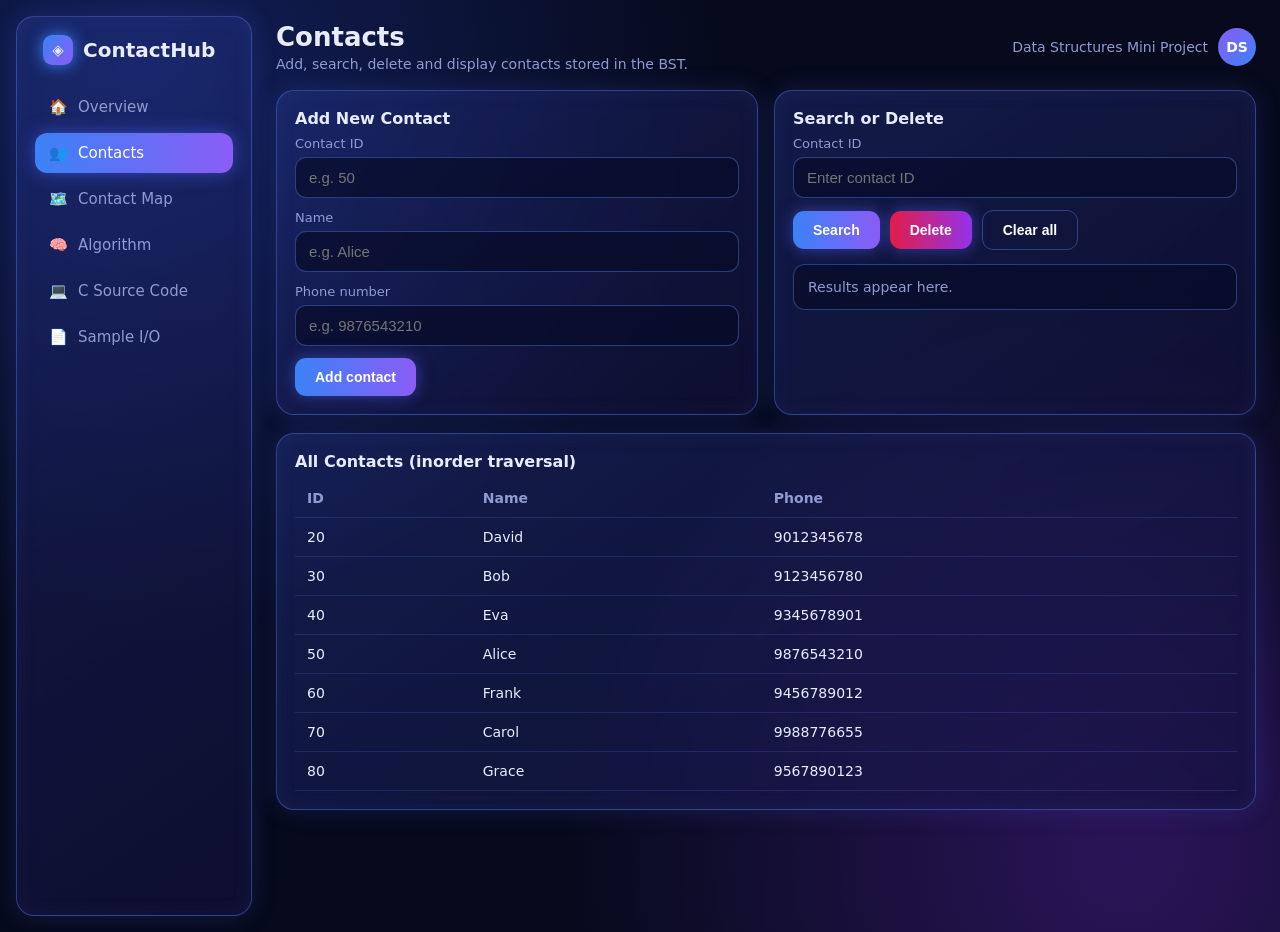
==== contacts.html @ 6e58803f "Create contacts.html" ====
<!DOCTYPE html>
<html lang="en"><head><meta charset="UTF-8"><meta name="viewport" content="width=device-width,initial-scale=1">
<title>Contacts | ContactHub</title><link rel="stylesheet" href="style.css"></head>
<body data-page="contacts" data-title="Contacts" data-sub="Add, search, delete and display contacts stored in the BST.">
<main class="content">

<section class="grid2 eq">
 <div class="panel"><h3>Add New Contact</h3>
  <label>Contact ID<input id="a-id" type="number" min="1" placeholder="e.g. 50"></label>
  <label>Name<input id="a-name" placeholder="e.g. Alice"></label>
  <label>Phone number<input id="a-phone" placeholder="e.g. 9876543210"></label>
  <button class="btn" id="btn-add">Add contact</button></div>
 <div class="panel"><h3>Search or Delete</h3>
  <label>Contact ID<input id="q-id" type="number" min="1" placeholder="Enter contact ID"></label>
  <div class="row"><button class="btn" id="btn-search">Search</button><button class="btn danger" id="btn-del">Delete</button><button class="btn ghost" id="btn-clear">Clear all</button></div>
  <div class="result" id="result">Results appear here.</div></div>
</section>
<section class="panel"><h3>All Contacts (inorder traversal)</h3>
 <div class="scroll"><table><thead><tr><th>ID</th><th>Name</th><th>Phone</th></tr></thead><tbody id="tbody"></tbody></table></div></section>
</main>
<script src="app.js"></script></body></html>
---- style.css ----
:root{--bg:#060a1c;--line:rgba(96,140,255,.38);--blue:#3b82f6;--violet:#8b5cf6;--txt:#e8ecff;--mut:#8f9bd1;--ok:#22d3a6;--bad:#ff5c7a}
*{box-sizing:border-box;margin:0;padding:0}
body{font-family:'Segoe UI',system-ui,sans-serif;color:var(--txt);min-height:100vh;display:flex;
background:radial-gradient(circle at 12% 8%,rgba(40,70,200,.35),transparent 40%),radial-gradient(circle at 88% 92%,rgba(110,40,200,.35),transparent 40%),var(--bg)}
.side{width:236px;flex:none;height:100vh;position:sticky;top:0;margin:16px 0 16px 16px;padding:20px 14px;display:flex;flex-direction:column;gap:22px}
.logo{display:flex;align-items:center;gap:10px;font-size:20px;font-weight:700;padding:0 8px}
.logo i{width:30px;height:30px;border-radius:9px;background:linear-gradient(135deg,var(--blue),var(--violet));box-shadow:0 0 16px var(--blue);display:grid;place-items:center;font-style:normal;font-size:15px}
.side nav{display:flex;flex-direction:column;gap:6px}
.side a{color:var(--mut);text-decoration:none;padding:11px 14px;border-radius:12px;font-size:15px;display:flex;gap:10px;transition:.2s}
.side a:hover{color:#fff;background:rgba(90,120,255,.12)}
.side a.on{color:#fff;background:linear-gradient(90deg,var(--blue),var(--violet));box-shadow:0 0 18px rgba(80,100,255,.55)}
.content{flex:1;min-width:0;padding:22px 24px 40px;display:flex;flex-direction:column;gap:18px}
.top{display:flex;justify-content:space-between;align-items:center;gap:12px}
.top h1{font-size:26px}.top p{color:var(--mut);font-size:14px;margin-top:4px}
.user{display:flex;align-items:center;gap:10px;font-size:14px;color:var(--mut)}
.user b{width:38px;height:38px;border-radius:50%;background:linear-gradient(135deg,var(--violet),var(--blue));display:grid;place-items:center;color:#fff}
.panel{background:linear-gradient(145deg,rgba(45,65,170,.32),rgba(20,18,62,.6));border:1px solid var(--line);border-radius:18px;padding:18px;backdrop-filter:blur(12px);
box-shadow:0 0 26px rgba(80,100,255,.18),inset 0 0 22px rgba(130,150,255,.06)}
.panel h3{font-size:16px;margin-bottom:8px}.mut{color:var(--mut);font-size:13px;margin-bottom:10px}
.stats{display:grid;grid-template-columns:repeat(4,1fr);gap:16px}
.stat span{color:var(--mut);font-size:13px}.stat b{display:block;font-size:34px;margin:6px 0 10px}
.stat i{display:block;height:4px;border-radius:4px;background:linear-gradient(90deg,var(--blue),var(--violet));box-shadow:0 0 10px var(--violet)}
.grid2{display:grid;grid-template-columns:2fr 1fr;gap:16px}.grid2.eq{grid-template-columns:1fr 1fr}.col{display:flex;flex-direction:column;gap:16px}
.map{border-radius:14px;border:1px solid var(--line);overflow:auto;min-height:300px;
background:linear-gradient(rgba(90,130,255,.09) 1px,transparent 1px) 0 0/34px 34px,linear-gradient(90deg,rgba(90,130,255,.09) 1px,transparent 1px) 0 0/34px 34px,radial-gradient(circle,#101a4a,#070b22)}
.map.big{min-height:460px;margin-top:10px}.map svg{display:block;width:100%;height:auto;min-height:280px}
.edge{stroke:rgba(90,140,255,.7);stroke-width:2;filter:drop-shadow(0 0 4px #3b82f6)}.edge.on{stroke:var(--violet);stroke-width:3.5;filter:drop-shadow(0 0 8px #a78bfa)}
.pin circle{fill:#14205e;stroke:var(--blue);stroke-width:2.5;filter:drop-shadow(0 0 7px #3b82f6);transition:.25s}
.pin text{fill:#fff;font-size:14px;font-weight:700;text-anchor:middle}.pin .nm{fill:var(--mut);font-size:11px;font-weight:400}
.pin.on circle{fill:var(--violet);stroke:#fff;filter:drop-shadow(0 0 12px #a78bfa)}
.ringwrap{display:grid;place-items:center}
.ring{--p:0;width:140px;height:140px;border-radius:50%;background:conic-gradient(var(--blue),var(--violet) calc(var(--p)*1%),#1a2255 0);display:grid;place-items:center;box-shadow:0 0 22px rgba(90,100,255,.4)}
.ring>div{width:108px;height:108px;border-radius:50%;background:#0b1130;display:grid;place-content:center;text-align:center}
.ring b{font-size:26px}.ring small{color:var(--mut);font-size:11px}
.feed{list-style:none;display:flex;flex-direction:column;gap:9px;font-size:13px}
.feed li{padding:9px 11px;border-radius:11px;background:rgba(90,110,255,.1);border-left:3px solid var(--violet)}.feed small{display:block;color:var(--mut)}
.chips{display:flex;flex-wrap:wrap;gap:8px}.chips span{padding:7px 13px;border-radius:20px;background:linear-gradient(90deg,rgba(59,130,246,.3),rgba(139,92,246,.3));border:1px solid var(--line);font-size:13px}
.bars{display:flex;flex-direction:column;gap:12px}.bars div{display:grid;grid-template-columns:80px 1fr;align-items:center;gap:12px;font-size:14px}
.bars em{font-style:normal;font-size:12px;padding:6px 10px;border-radius:8px;width:var(--w);min-width:200px;background:linear-gradient(90deg,var(--blue),var(--violet))}
label{display:block;font-size:13px;color:var(--mut);margin-bottom:12px}
input{display:block;width:100%;margin-top:6px;padding:11px 13px;border-radius:11px;border:1px solid var(--line);background:rgba(8,12,40,.7);color:#fff;font-size:15px}
input:focus,.btn:focus-visible{outline:2px solid var(--violet);outline-offset:1px}
.row{display:flex;gap:10px;align-items:center}.row.wrap{flex-wrap:wrap}.row input{margin:0;flex:1;min-width:180px}
.btn{border:0;cursor:pointer;color:#fff;font-size:14px;font-weight:600;padding:11px 20px;border-radius:11px;background:linear-gradient(90deg,var(--blue),var(--violet));box-shadow:0 0 16px rgba(90,100,255,.5);transition:.2s}
.btn:hover{transform:translateY(-1px);box-shadow:0 0 24px rgba(130,100,255,.8)}
.btn.danger{background:linear-gradient(90deg,#e11d48,#9333ea)}.btn.ghost{background:transparent;border:1px solid var(--line);box-shadow:none}
.result{margin-top:14px;padding:14px;border-radius:12px;background:rgba(8,12,40,.7);border:1px solid var(--line);font-size:14px;color:var(--mut)}
.result.ok{color:var(--ok);border-color:var(--ok)}.result.bad{color:var(--bad);border-color:var(--bad)}
.scroll{overflow:auto}table{width:100%;border-collapse:collapse;font-size:14px}
th,td{text-align:left;padding:11px 12px;border-bottom:1px solid rgba(96,140,255,.18)}th{color:var(--mut);font-weight:600}tbody tr:hover{background:rgba(90,110,255,.1)}
ol{padding-left:20px;display:flex;flex-direction:column;gap:8px;font-size:14px;line-height:1.5;color:#cdd5ff}
pre{margin-top:12px;padding:16px;border-radius:12px;background:rgba(5,8,28,.85);border:1px solid var(--line);overflow:auto;font:13px/1.55 Consolas,monospace;color:#c7d2ff}
.term{color:var(--ok)}
@media(max-width:900px){body{flex-direction:column}.side{width:auto;height:auto;position:static;margin:12px 12px 0}.side nav{flex-direction:row;overflow-x:auto}.side a{white-space:nowrap}
.stats{grid-template-columns:1fr 1fr}.grid2,.grid2.eq{grid-template-columns:1fr}.content{padding:16px 12px 30px}}
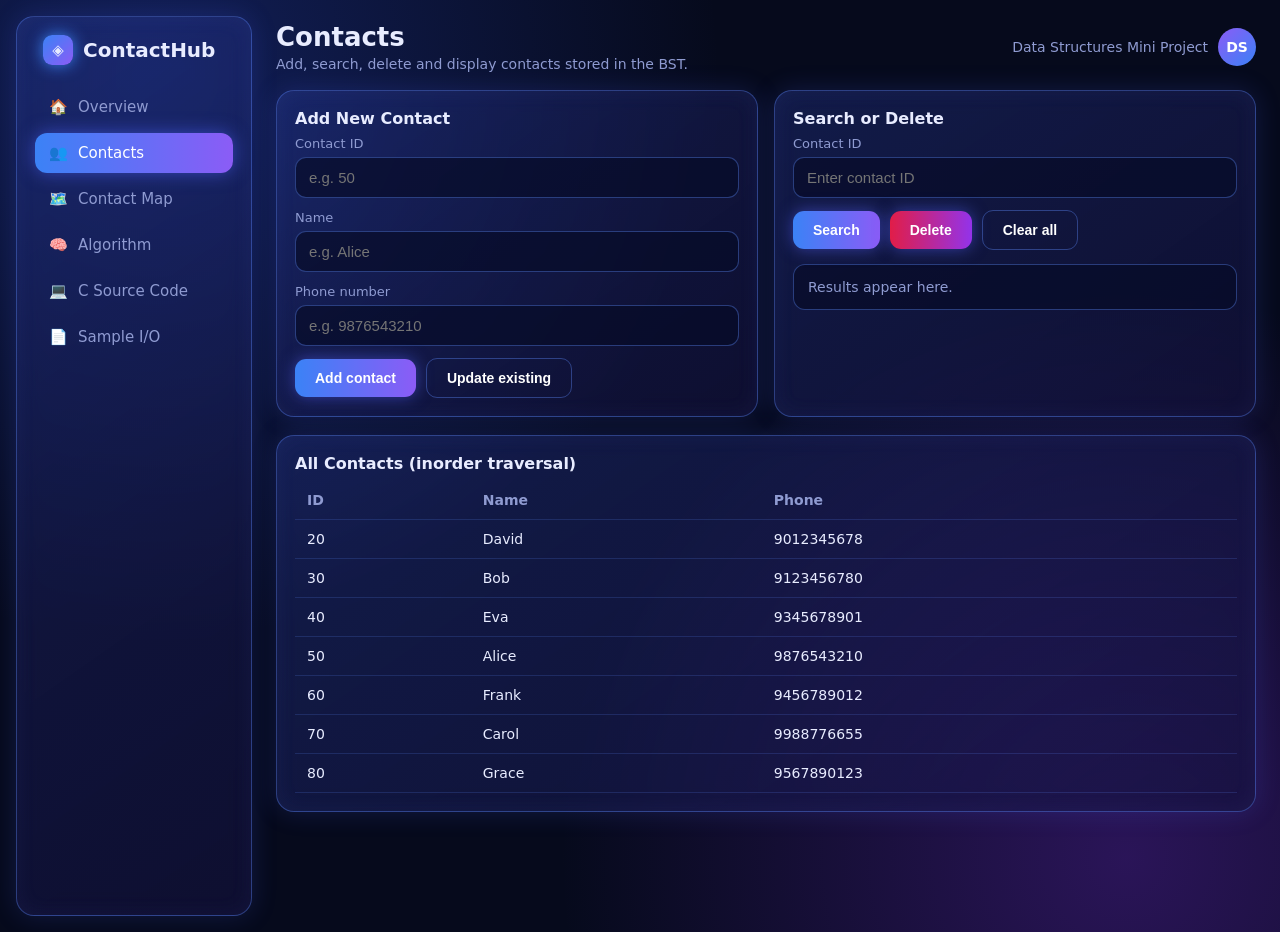
==== commit b8e06eb2: "Update contacts.html" ====
--- a/contacts.html
+++ b/contacts.html
@@ -9,7 +9,7 @@
   <label>Contact ID<input id="a-id" type="number" min="1" placeholder="e.g. 50"></label>
   <label>Name<input id="a-name" placeholder="e.g. Alice"></label>
   <label>Phone number<input id="a-phone" placeholder="e.g. 9876543210"></label>
-  <button class="btn" id="btn-add">Add contact</button></div>
+    <div class="row"><button class="btn" id="btn-add">Add contact</button><button class="btn ghost" id="btn-upd">Update existing</button></div></div>
  <div class="panel"><h3>Search or Delete</h3>
   <label>Contact ID<input id="q-id" type="number" min="1" placeholder="Enter contact ID"></label>
   <div class="row"><button class="btn" id="btn-search">Search</button><button class="btn danger" id="btn-del">Delete</button><button class="btn ghost" id="btn-clear">Clear all</button></div>
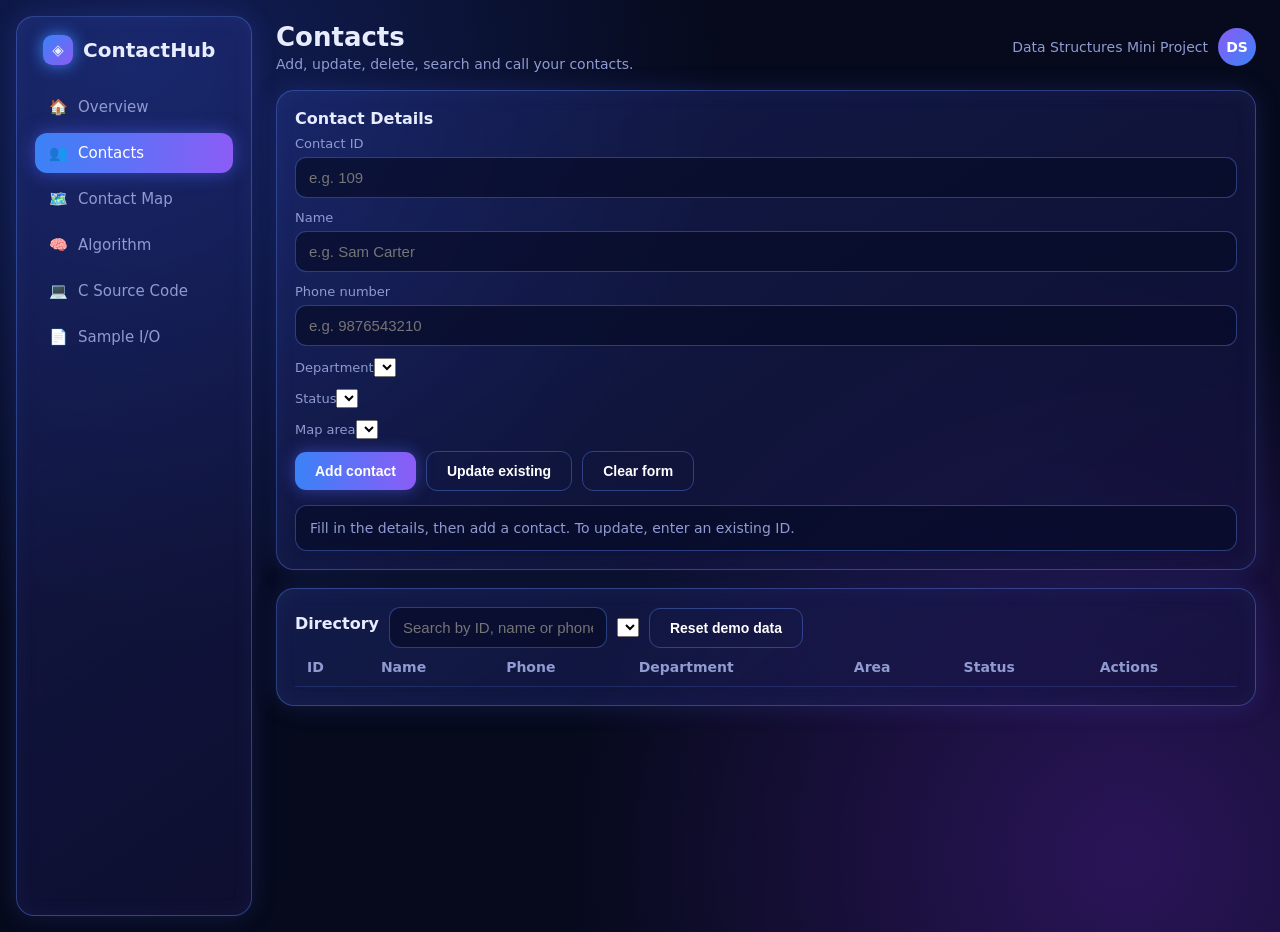
==== commit 41107bae: "Update contacts.html" ====
--- a/contacts.html
+++ b/contacts.html
@@ -1,21 +1,22 @@
 <!DOCTYPE html>
 <html lang="en"><head><meta charset="UTF-8"><meta name="viewport" content="width=device-width,initial-scale=1">
 <title>Contacts | ContactHub</title><link rel="stylesheet" href="style.css"></head>
-<body data-page="contacts" data-title="Contacts" data-sub="Add, search, delete and display contacts stored in the BST.">
+<body data-page="contacts" data-title="Contacts" data-sub="Add, update, delete, search and call your contacts.">
 <main class="content">
-
-<section class="grid2 eq">
- <div class="panel"><h3>Add New Contact</h3>
-  <label>Contact ID<input id="a-id" type="number" min="1" placeholder="e.g. 50"></label>
-  <label>Name<input id="a-name" placeholder="e.g. Alice"></label>
+<section class="panel"><h3>Contact Details</h3>
+ <div class="fgrid">
+  <label>Contact ID<input id="a-id" type="number" min="1" placeholder="e.g. 109"></label>
+  <label>Name<input id="a-name" placeholder="e.g. Sam Carter"></label>
   <label>Phone number<input id="a-phone" placeholder="e.g. 9876543210"></label>
-    <div class="row"><button class="btn" id="btn-add">Add contact</button><button class="btn ghost" id="btn-upd">Update existing</button></div></div>
- <div class="panel"><h3>Search or Delete</h3>
-  <label>Contact ID<input id="q-id" type="number" min="1" placeholder="Enter contact ID"></label>
-  <div class="row"><button class="btn" id="btn-search">Search</button><button class="btn danger" id="btn-del">Delete</button><button class="btn ghost" id="btn-clear">Clear all</button></div>
-  <div class="result" id="result">Results appear here.</div></div>
+  <label>Department<select id="a-dept"></select></label>
+  <label>Status<select id="a-status"></select></label>
+  <label>Map area<select id="a-area"></select></label>
+ </div>
+ <div class="row wrap"><button class="btn" id="btn-add">Add contact</button><button class="btn ghost" id="btn-upd">Update existing</button><button class="btn ghost" id="btn-clr">Clear form</button></div>
+ <div class="result" id="msg">Fill in the details, then add a contact. To update, enter an existing ID.</div>
 </section>
-<section class="panel"><h3>All Contacts (inorder traversal)</h3>
- <div class="scroll"><table><thead><tr><th>ID</th><th>Name</th><th>Phone</th></tr></thead><tbody id="tbody"></tbody></table></div></section>
+<section class="panel"><div class="row wrap between"><h3>Directory</h3>
+ <div class="row wrap"><input id="f-q" placeholder="Search by ID, name or phone"><select id="f-d"></select><button class="btn ghost" id="btn-reset">Reset demo data</button></div></div>
+ <div class="scroll"><table><thead><tr><th>ID</th><th>Name</th><th>Phone</th><th>Department</th><th>Area</th><th>Status</th><th>Actions</th></tr></thead><tbody id="tbody"></tbody></table></div></section>
 </main>
 <script src="app.js"></script></body></html>
